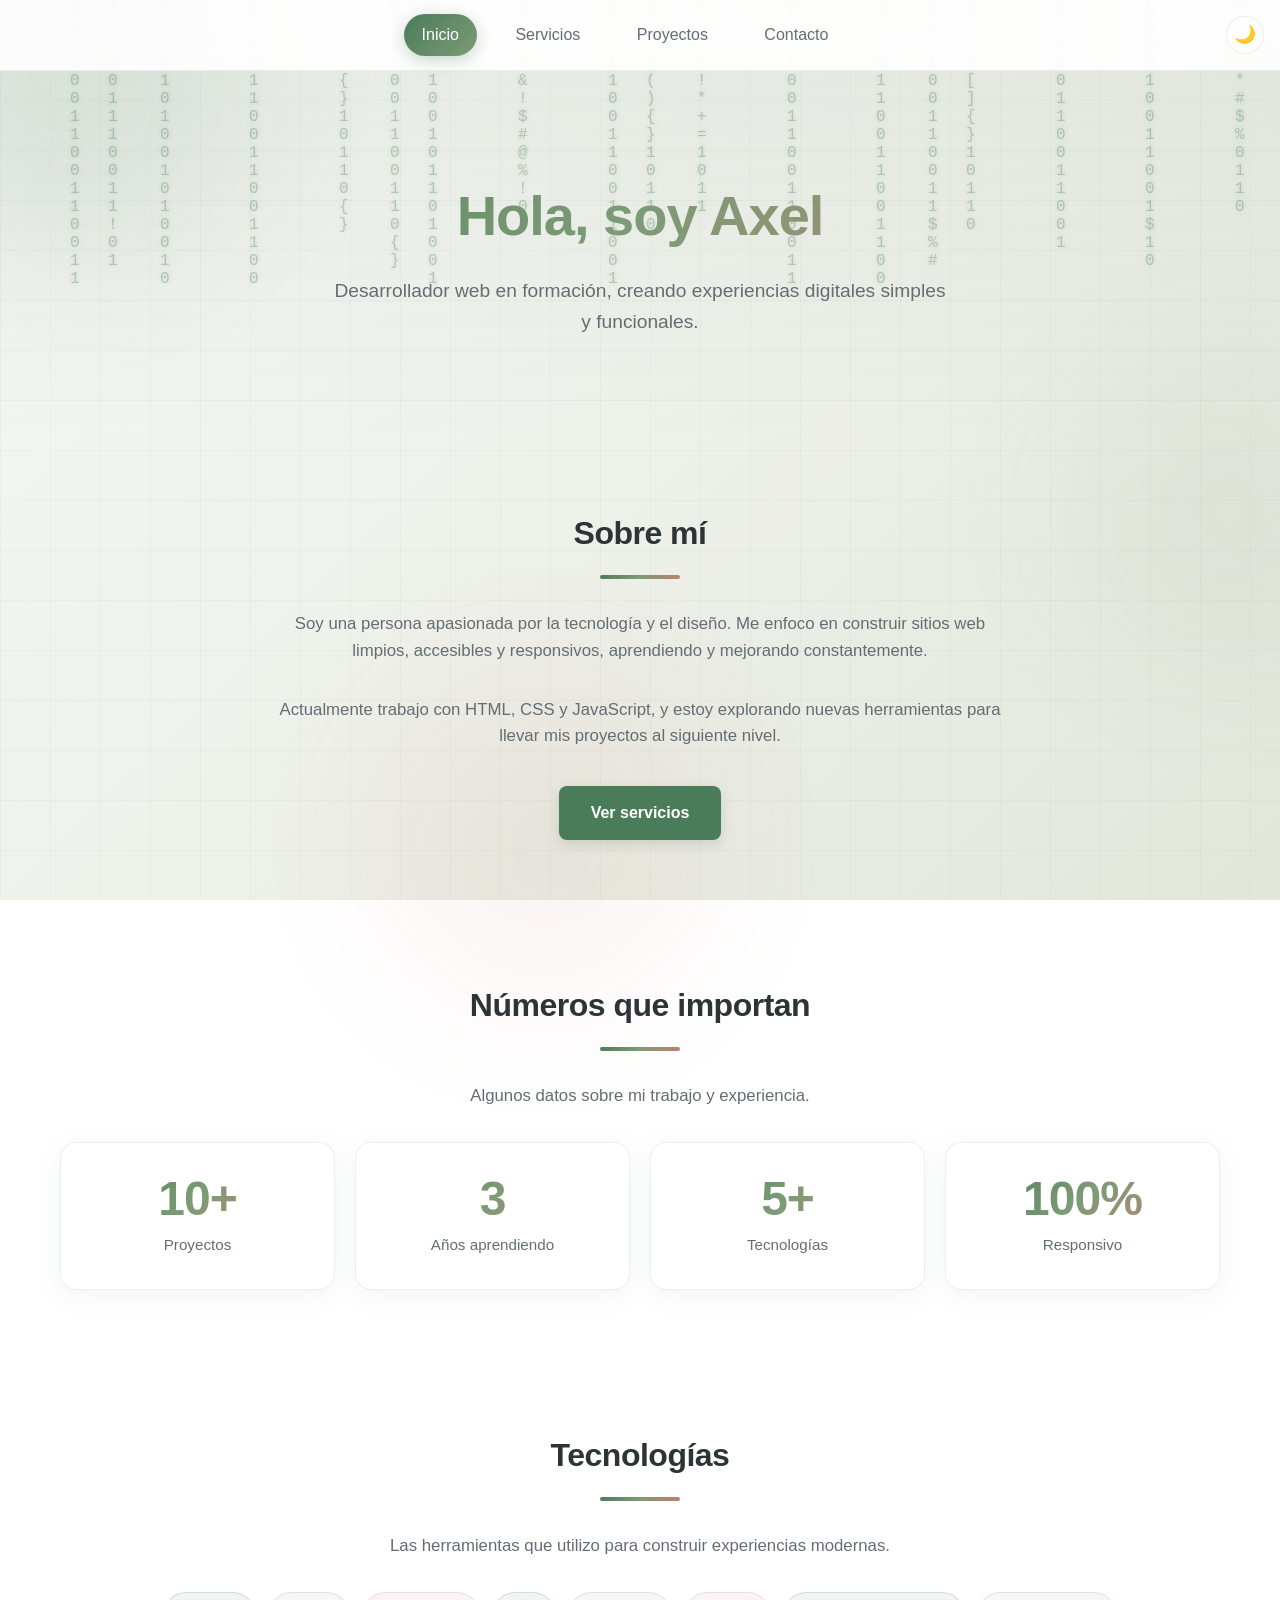
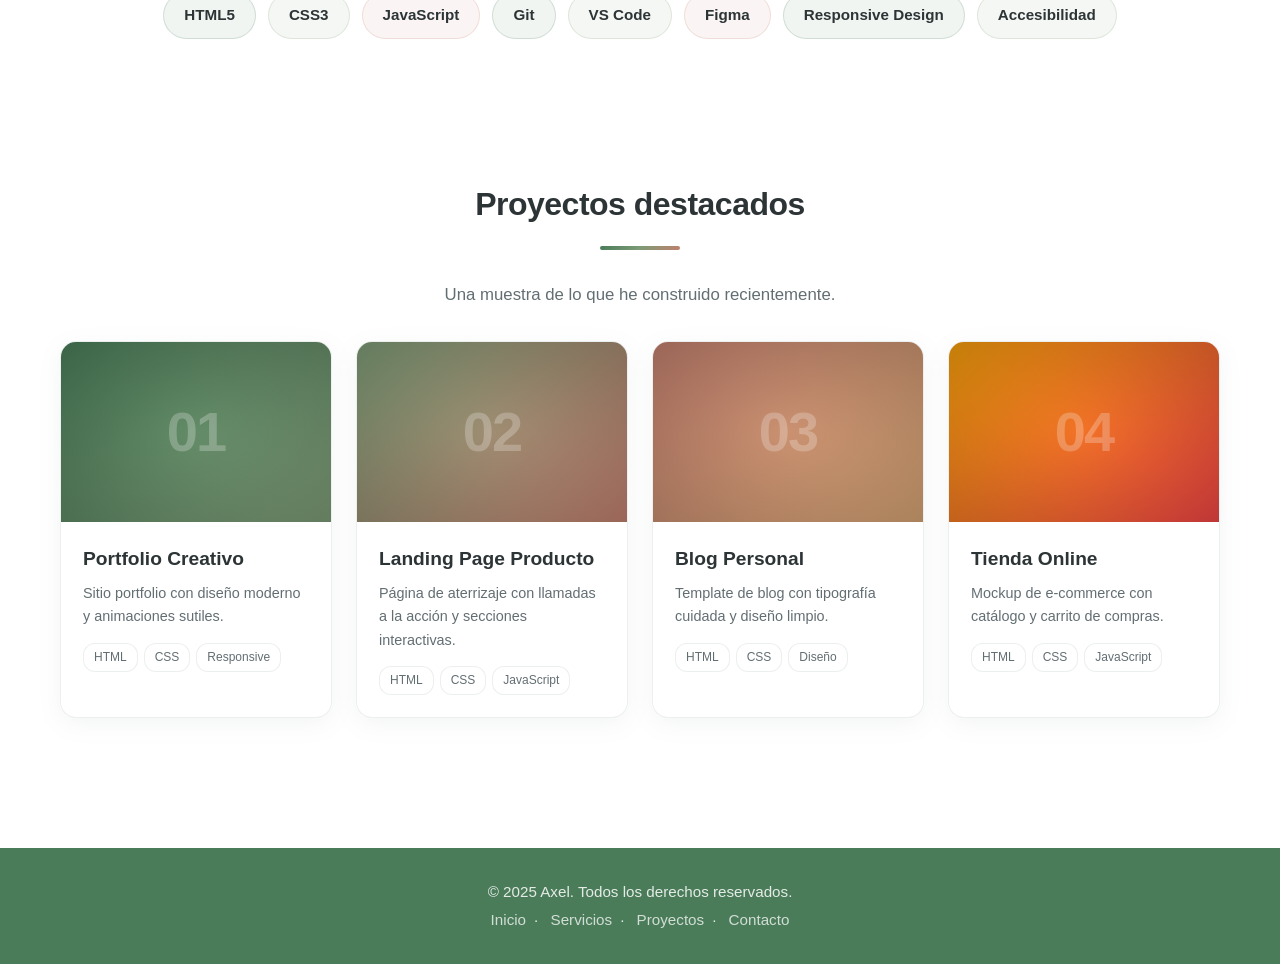
==== index.html @ d9d4eb98 "primer comit" ====
<!DOCTYPE html>
<html lang="es">
<head>
    <meta charset="UTF-8">
    <meta name="viewport" content="width=device-width, initial-scale=1.0">
    <title>Axel | Inicio</title>
    <link rel="stylesheet" href="../css/style.css">
</head>
<body>

    <div class="blob blob-1"></div>
    <div class="blob blob-2"></div>
    <div class="blob blob-3"></div>

    <div class="matrix-rain-bg" aria-hidden="true">
        <div class="matrix-col" style="--x:5%; --d:22s; --dl:0s">1011001100110011</div>
        <div class="matrix-col" style="--x:12%; --d:18s; --dl:3s">0100101001010010</div>
        <div class="matrix-col" style="--x:19%; --d:25s; --dl:1s">1100110011001100</div>
        <div class="matrix-col" style="--x:26%; --d:20s; --dl:4s">{}(){}10110{}</div>
        <div class="matrix-col" style="--x:33%; --d:23s; --dl:2s">0110100101101001</div>
        <div class="matrix-col" style="--x:40%; --d:19s; --dl:5s">$#@%&amp;!$#@%!0</div>
        <div class="matrix-col" style="--x:47%; --d:26s; --dl:0s">1001100110011001</div>
        <div class="matrix-col" style="--x:54%; --d:21s; --dl:3s">!*+=!*+=1011</div>
        <div class="matrix-col" style="--x:61%; --d:24s; --dl:1s">0011001100110011</div>
        <div class="matrix-col" style="--x:68%; --d:18s; --dl:4s">1100110011001100</div>
        <div class="matrix-col" style="--x:75%; --d:27s; --dl:2s">[]()[]{}10110</div>
        <div class="matrix-col" style="--x:82%; --d:20s; --dl:5s">01100110011001</div>
        <div class="matrix-col" style="--x:89%; --d:22s; --dl:0s">100110011001$10</div>
        <div class="matrix-col" style="--x:96%; --d:19s; --dl:3s">*#$%*#$%0110</div>
        <div class="matrix-col" style="--x:8%; --d:25s; --dl:2s">111001110011!01</div>
        <div class="matrix-col" style="--x:30%; --d:21s; --dl:4s">0011001100110{}</div>
        <div class="matrix-col" style="--x:50%; --d:23s; --dl:1s">(){}(){}10110</div>
        <div class="matrix-col" style="--x:72%; --d:26s; --dl:5s">101100110011$%#</div>
    </div>

    <nav>
        <a href="index.html" class="active">Inicio</a>
        <a href="servicios.html">Servicios</a>
        <a href="proyectos.html">Proyectos</a>
        <a href="contacto.html">Contacto</a>
        <button class="theme-toggle" id="themeToggle" aria-label="Cambiar tema">🌙</button>
    </nav>

    <main>
        <header class="hero">
            <h1>Hola, soy Axel</h1>
            <p>Desarrollador web en formación, creando experiencias digitales simples y funcionales.</p>
        </header>

        <section id="sobre">
            <h2>Sobre mí</h2>
            <p>Soy una persona apasionada por la tecnología y el diseño. Me enfoco en construir sitios web limpios, accesibles y responsivos, aprendiendo y mejorando constantemente.</p>
            <p>Actualmente trabajo con HTML, CSS y JavaScript, y estoy explorando nuevas herramientas para llevar mis proyectos al siguiente nivel.</p>

            <div class="cta-container">
                <a href="servicios.html" class="btn">Ver servicios</a>
            </div>
        </section>

        <section class="stats-section">
            <h2>Números que importan</h2>
            <p>Algunos datos sobre mi trabajo y experiencia.</p>
            <div class="stats-grid">
                <div class="stat-card glass">
                    <div class="number">10+</div>
                    <div class="label">Proyectos</div>
                </div>
                <div class="stat-card glass">
                    <div class="number">3</div>
                    <div class="label">Años aprendiendo</div>
                </div>
                <div class="stat-card glass">
                    <div class="number">5+</div>
                    <div class="label">Tecnologías</div>
                </div>
                <div class="stat-card glass">
                    <div class="number">100%</div>
                    <div class="label">Responsivo</div>
                </div>
            </div>
        </section>

        <section class="tecnologias-section">
            <h2>Tecnologías</h2>
            <p>Las herramientas que utilizo para construir experiencias modernas.</p>
            <div class="tech-chips">
                <span class="tech-chip html">HTML5</span>
                <span class="tech-chip css">CSS3</span>
                <span class="tech-chip js">JavaScript</span>
                <span class="tech-chip git">Git</span>
                <span class="tech-chip vscode">VS Code</span>
                <span class="tech-chip figma">Figma</span>
                <span class="tech-chip responsive">Responsive Design</span>
                <span class="tech-chip a11y">Accesibilidad</span>
            </div>
        </section>

        <section class="proyectos-section">
            <h2>Proyectos destacados</h2>
            <p>Una muestra de lo que he construido recientemente.</p>
            <div class="proyectos-grid">
                <article class="proyecto-card glass">
                    <div class="imagen">01</div>
                    <div class="contenido">
                        <h3>Portfolio Creativo</h3>
                        <p>Sitio portfolio con diseño moderno y animaciones sutiles.</p>
                        <div class="tags">
                            <span class="tag">HTML</span>
                            <span class="tag">CSS</span>
                            <span class="tag">Responsive</span>
                        </div>
                    </div>
                </article>
                <article class="proyecto-card glass">
                    <div class="imagen">02</div>
                    <div class="contenido">
                        <h3>Landing Page Producto</h3>
                        <p>Página de aterrizaje con llamadas a la acción y secciones interactivas.</p>
                        <div class="tags">
                            <span class="tag">HTML</span>
                            <span class="tag">CSS</span>
                            <span class="tag">JavaScript</span>
                        </div>
                    </div>
                </article>
                <article class="proyecto-card glass">
                    <div class="imagen">03</div>
                    <div class="contenido">
                        <h3>Blog Personal</h3>
                        <p>Template de blog con tipografía cuidada y diseño limpio.</p>
                        <div class="tags">
                            <span class="tag">HTML</span>
                            <span class="tag">CSS</span>
                            <span class="tag">Diseño</span>
                        </div>
                    </div>
                </article>
                <article class="proyecto-card glass">
                    <div class="imagen">04</div>
                    <div class="contenido">
                        <h3>Tienda Online</h3>
                        <p>Mockup de e-commerce con catálogo y carrito de compras.</p>
                        <div class="tags">
                            <span class="tag">HTML</span>
                            <span class="tag">CSS</span>
                            <span class="tag">JavaScript</span>
                        </div>
                    </div>
                </article>
            </div>
        </section>
    </main>

    <footer>
        <p>&copy; 2025 Axel. Todos los derechos reservados.</p>
        <p class="footer-links">
            <a href="index.html">Inicio</a>·
            <a href="servicios.html">Servicios</a>·
            <a href="proyectos.html">Proyectos</a>·
            <a href="contacto.html">Contacto</a>
        </p>
    </footer>

<script>
    const toggle = document.getElementById('themeToggle');
    const html = document.documentElement;
    const saved = localStorage.getItem('theme');
    if (saved === 'dark') {
        html.setAttribute('data-theme', 'dark');
        toggle.textContent = '☀️';
    }
    toggle.addEventListener('click', () => {
        const current = html.getAttribute('data-theme');
        if (current === 'dark') {
            html.removeAttribute('data-theme');
            localStorage.setItem('theme', 'light');
            toggle.textContent = '🌙';
        } else {
            html.setAttribute('data-theme', 'dark');
            localStorage.setItem('theme', 'dark');
            toggle.textContent = '☀️';
        }
    });
</script>

</body>
</html>
---- css/style.css ----
:root {
    --bg-dark: #f6f7f4;
    --bg-darker: #eef0ea;
    --bg-accent: #e2e6da;
    --primary-green: #4a7c59;
    --primary-sage: #7d9b76;
    --primary-terracotta: #c17f6e;
    --gradient-main: linear-gradient(135deg, #4a7c59 0%, #7d9b76 50%, #c17f6e 100%);
    --gradient-green: linear-gradient(135deg, #4a7c59, #7d9b76);
    --gradient-sage: linear-gradient(135deg, #7d9b76, #c17f6e);
    --gradient-terracotta: linear-gradient(135deg, #c17f6e, #d4a373);
    --gradient-warm: linear-gradient(135deg, #f59e0b, #ef4444);
    --glass-bg: rgba(255, 255, 255, 0.55);
    --glass-bg-hover: rgba(255, 255, 255, 0.7);
    --glass-border: rgba(90, 125, 107, 0.12);
    --glass-shadow: 0 6px 24px rgba(90, 125, 107, 0.08);
    --text: #2d3436;
    --text-light: #636e72;
    --text-muted: #b2bec3;
    --radius: 16px;
    --radius-sm: 10px;
    --transition: 0.3s ease;
    --nav-bg: rgba(255, 255, 255, 0.85);
    --footer-bg: var(--primary-green);
    --footer-text: rgba(255, 255, 255, 0.85);
    --footer-link: rgba(255, 255, 255, 0.75);
    --matrix-color: #4a7c59;
    --matrix-opacity: 0.35;
    --matrix-shadow: rgba(74, 124, 89, 0.5);
    --body-bg: linear-gradient(135deg, #f6f7f4 0%, #eef0ea 50%, #e2e6da 100%);
    --grid-color: rgba(74, 124, 89, 0.04);
    --blob-1-bg: rgba(74, 124, 89, 0.25);
    --blob-2-bg: rgba(125, 155, 118, 0.2);
    --blob-3-bg: rgba(193, 127, 110, 0.2);
    --glass-hover-border: rgba(74, 124, 89, 0.15);
    --nav-hover-bg: rgba(74, 124, 89, 0.06);
    --nav-active-shadow: rgba(74, 124, 89, 0.3);
    --toggle-hover-border: rgba(74, 124, 89, 0.25);
    --header-bg: linear-gradient(180deg, rgba(74, 124, 89, 0.06) 0%, transparent 100%);
    --btn-shadow: rgba(74, 124, 89, 0.2);
    --btn-hover-bg: #7d9b76;
    --btn-hover-shadow: rgba(74, 124, 89, 0.3);
    --tech-bg: rgba(74, 124, 89, 0.08);
    --tech-border: rgba(74, 124, 89, 0.2);
    --tech-bg-sage: rgba(125, 155, 118, 0.08);
    --tech-border-sage: rgba(125, 155, 118, 0.2);
    --tech-bg-terracotta: rgba(193, 127, 110, 0.08);
    --tech-border-terracotta: rgba(193, 127, 110, 0.2);
    --icono-shadow: rgba(74, 124, 89, 0.25);
    --form-bg: #ffffff;
    --form-focus-shadow: rgba(74, 124, 89, 0.1);
    --redes-hover-border: rgba(74, 124, 89, 0.2);
    --tech-hover-border: rgba(255, 255, 255, 0.3);
}

[data-theme="dark"] {
    --bg-dark: #0f1923;
    --bg-darker: #15202b;
    --bg-accent: #1a2d3d;
    --primary-green: #6b9c7a;
    --primary-sage: #8db889;
    --primary-terracotta: #d49484;
    --gradient-main: linear-gradient(135deg, #6b9c7a 0%, #8db889 50%, #d49484 100%);
    --gradient-green: linear-gradient(135deg, #6b9c7a, #8db889);
    --gradient-sage: linear-gradient(135deg, #8db889, #d49484);
    --gradient-terracotta: linear-gradient(135deg, #d49484, #e0a898);
    --glass-bg: rgba(255, 255, 255, 0.06);
    --glass-bg-hover: rgba(255, 255, 255, 0.1);
    --glass-border: rgba(255, 255, 255, 0.1);
    --glass-shadow: 0 8px 32px rgba(0, 0, 0, 0.3);
    --text: #e2e8f0;
    --text-light: #a0aec0;
    --text-muted: #718096;
    --nav-bg: rgba(15, 25, 35, 0.85);
    --footer-bg: #0a1219;
    --footer-text: rgba(255, 255, 255, 0.7);
    --footer-link: rgba(255, 255, 255, 0.6);
    --matrix-color: #6b9c7a;
    --matrix-opacity: 0.25;
    --matrix-shadow: rgba(107, 156, 122, 0.5);
    --body-bg: linear-gradient(135deg, #0f1923 0%, #15202b 50%, #1a2d3d 100%);
    --grid-color: rgba(255, 255, 255, 0.03);
    --blob-1-bg: rgba(107, 156, 122, 0.3);
    --blob-2-bg: rgba(141, 184, 137, 0.25);
    --blob-3-bg: rgba(212, 148, 132, 0.25);
    --glass-hover-border: rgba(255, 255, 255, 0.15);
    --nav-hover-bg: rgba(255, 255, 255, 0.06);
    --nav-active-shadow: rgba(107, 156, 122, 0.4);
    --toggle-hover-border: rgba(255, 255, 255, 0.25);
    --header-bg: linear-gradient(180deg, rgba(107, 156, 122, 0.1) 0%, transparent 100%);
    --btn-shadow: rgba(107, 156, 122, 0.3);
    --btn-hover-bg: #8db889;
    --btn-hover-shadow: rgba(107, 156, 122, 0.4);
    --tech-bg: rgba(107, 156, 122, 0.12);
    --tech-border: rgba(107, 156, 122, 0.3);
    --tech-bg-sage: rgba(141, 184, 137, 0.12);
    --tech-border-sage: rgba(141, 184, 137, 0.3);
    --tech-bg-terracotta: rgba(212, 148, 132, 0.12);
    --tech-border-terracotta: rgba(212, 148, 132, 0.3);
    --icono-shadow: rgba(107, 156, 122, 0.35);
    --form-bg: rgba(255, 255, 255, 0.08);
    --form-focus-shadow: rgba(107, 156, 122, 0.15);
    --redes-hover-border: rgba(255, 255, 255, 0.2);
    --tech-hover-border: rgba(107, 156, 122, 0.3);
}

* {
    margin: 0;
    padding: 0;
    box-sizing: border-box;
}

html {
    scroll-behavior: smooth;
    transition: background var(--transition), color var(--transition);
}

body {
    font-family: 'Inter', 'Segoe UI', Tahoma, Arial, sans-serif;
    line-height: 1.6;
    color: var(--text);
    background: var(--body-bg);
    background-attachment: fixed;
    min-height: 100vh;
    display: flex;
    flex-direction: column;
    position: relative;
    overflow-x: hidden;
}

body::before {
    content: "";
    position: fixed;
    inset: 0;
    background-image:
        linear-gradient(var(--grid-color) 1px, transparent 1px),
        linear-gradient(90deg, var(--grid-color) 1px, transparent 1px);
    background-size: 50px 50px;
    pointer-events: none;
    z-index: 0;
}

main {
    flex: 1;
    position: relative;
    z-index: 1;
}

/* =================== BLOBS =================== */
.blob {
    position: fixed;
    border-radius: 50%;
    filter: blur(80px);
    opacity: 0.45;
    z-index: 0;
    pointer-events: none;
    animation: float 20s ease-in-out infinite;
    will-change: transform;
}

.blob-1 {
    width: 350px;
    height: 350px;
    background: var(--blob-1-bg);
    top: -100px;
    left: -100px;
}

.blob-2 {
    width: 300px;
    height: 300px;
    background: var(--blob-2-bg);
    top: 40%;
    right: -100px;
    animation-delay: -7s;
    animation-duration: 25s;
}

.blob-3 {
    width: 320px;
    height: 320px;
    background: var(--blob-3-bg);
    bottom: -100px;
    left: 30%;
    animation-delay: -14s;
    animation-duration: 22s;
}

@keyframes float {
    0%, 100% { transform: translate(0, 0) scale(1); }
    33% { transform: translate(60px, -50px) scale(1.1); }
    66% { transform: translate(-40px, 40px) scale(0.9); }
}

/* =================== GLASS UTILITY =================== */
.glass {
    background: var(--glass-bg);
    backdrop-filter: blur(20px);
    -webkit-backdrop-filter: blur(20px);
    border: 1px solid var(--glass-border);
    border-radius: var(--radius);
    box-shadow: var(--glass-shadow);
    transition: background var(--transition), border-color var(--transition), transform var(--transition);
}

.glass:hover {
    background: var(--glass-bg-hover);
    border-color: var(--glass-hover-border);
}

/* =================== NAV =================== */
nav {
    background: var(--nav-bg);
    backdrop-filter: blur(20px);
    -webkit-backdrop-filter: blur(20px);
    border-bottom: 1px solid var(--glass-border);
    padding: 14px 50px 14px 20px;
    text-align: center;
    position: sticky;
    top: 0;
    z-index: 1000;
}

nav a {
    color: var(--text-light);
    text-decoration: none;
    margin: 0 8px;
    font-weight: 500;
    padding: 8px 18px;
    border-radius: 30px;
    transition: background var(--transition), color var(--transition);
    display: inline-block;
}

nav a:hover {
    background: var(--nav-hover-bg);
    color: var(--text);
}

nav a.active {
    background: var(--gradient-main);
    background-size: 200% 200%;
    color: #ffffff;
    box-shadow: 0 4px 16px var(--nav-active-shadow);
}

/* =================== THEME TOGGLE =================== */
.theme-toggle {
    position: absolute;
    right: 16px;
    top: 50%;
    transform: translateY(-50%);
    background: var(--glass-bg);
    border: 1px solid var(--glass-border);
    border-radius: 50%;
    width: 38px;
    height: 38px;
    cursor: pointer;
    font-size: 1.1rem;
    line-height: 1;
    display: flex;
    align-items: center;
    justify-content: center;
    transition: background var(--transition), border-color var(--transition), transform var(--transition);
    z-index: 1001;
    color: var(--text);
}

.theme-toggle:hover {
    background: var(--glass-bg-hover);
    border-color: var(--toggle-hover-border);
    transform: translateY(-50%) scale(1.1);
}

@media (max-width: 480px) {
    .theme-toggle {
        right: 10px;
        width: 34px;
        height: 34px;
        font-size: 0.95rem;
    }
}

/* =================== HEADER =================== */
header.hero {
    color: var(--text);
    text-align: center;
    padding: 100px 20px;
    position: relative;
    overflow: hidden;
    background: var(--header-bg);
}

header.hero h1 {
    font-size: 3.5rem;
    margin-bottom: 16px;
    letter-spacing: -1px;
    font-weight: 800;
    position: relative;
    z-index: 1;
    background: var(--gradient-main);
    -webkit-background-clip: text;
    background-clip: text;
    -webkit-text-fill-color: transparent;
}

header.hero p {
    font-size: 1.2rem;
    color: var(--text-light);
    max-width: 620px;
    margin: 0 auto;
    position: relative;
    z-index: 1;
}

header.page-header {
    background: var(--header-bg);
    color: var(--text);
    text-align: center;
    padding: 70px 20px;
    position: relative;
    overflow: hidden;
    border-bottom: 1px solid var(--glass-border);
}

header.page-header h1 {
    font-size: 2.5rem;
    margin-bottom: 10px;
    position: relative;
    z-index: 1;
    background: var(--gradient-main);
    -webkit-background-clip: text;
    background-clip: text;
    -webkit-text-fill-color: transparent;
    font-weight: 800;
    letter-spacing: -0.5px;
}

header.page-header p {
    opacity: 0.85;
    position: relative;
    z-index: 1;
    color: var(--text-light);
    font-size: 1.1rem;
}

/* =================== SECTIONS =================== */
section {
    padding: 70px 20px;
    max-width: 1200px;
    margin: 0 auto;
    position: relative;
    z-index: 1;
}

section h2 {
    color: var(--text);
    margin-bottom: 16px;
    font-size: 2rem;
    text-align: center;
    position: relative;
    padding-bottom: 16px;
    font-weight: 700;
    letter-spacing: -0.5px;
}

section h2::after {
    content: "";
    display: block;
    width: 80px;
    height: 4px;
    background: var(--gradient-main);
    margin: 16px auto 0;
    border-radius: 2px;
}

section > p {
    color: var(--text-light);
    margin-bottom: 32px;
    text-align: center;
    max-width: 750px;
    margin-left: auto;
    margin-right: auto;
    font-size: 1.05rem;
}

/* =================== CTA =================== */
.cta-container {
    text-align: center;
    margin-top: 36px;
}

.btn {
    display: inline-block;
    background: var(--primary-green);
    color: #ffffff;
    text-decoration: none;
    padding: 14px 32px;
    border-radius: 8px;
    font-weight: 600;
    font-family: inherit;
    font-size: 1rem;
    transition: transform var(--transition), box-shadow var(--transition), background var(--transition);
    border: none;
    cursor: pointer;
    box-shadow: 0 4px 12px var(--btn-shadow);
}

.btn:hover {
    transform: translateY(-2px);
    background: var(--btn-hover-bg);
    box-shadow: 0 6px 20px var(--btn-hover-shadow);
}

/* =================== STATS =================== */
.stats-grid {
    display: grid;
    grid-template-columns: repeat(auto-fit, minmax(180px, 1fr));
    gap: 20px;
    margin-top: 30px;
}

.stat-card {
    text-align: center;
    padding: 32px 20px;
}

.stat-card:hover {
    transform: translateY(-4px);
}

.stat-card .number {
    font-size: 3rem;
    font-weight: 800;
    background: var(--gradient-main);
    -webkit-background-clip: text;
    background-clip: text;
    -webkit-text-fill-color: transparent;
    line-height: 1;
    margin-bottom: 10px;
    letter-spacing: -1px;
}

.stat-card .label {
    color: var(--text-light);
    font-size: 0.95rem;
    font-weight: 500;
}

/* =================== TECH CHIPS =================== */
.tech-chips {
    display: flex;
    flex-wrap: wrap;
    gap: 12px;
    justify-content: center;
    margin-top: 30px;
}

.tech-chip {
    padding: 10px 20px;
    border-radius: 30px;
    font-size: 0.95rem;
    font-weight: 600;
    color: var(--text);
    background: var(--glass-bg);
    border: 1px solid var(--glass-border);
    backdrop-filter: blur(10px);
    -webkit-backdrop-filter: blur(10px);
    transition: transform var(--transition), background var(--transition), border-color var(--transition);
    cursor: default;
}

.tech-chip:hover {
    transform: translateY(-2px);
    background: var(--glass-bg-hover);
    border-color: var(--tech-hover-border);
}

.tech-chip.html { background: var(--tech-bg); border-color: var(--tech-border); }
.tech-chip.css { background: var(--tech-bg-sage); border-color: var(--tech-border-sage); }
.tech-chip.js { background: var(--tech-bg-terracotta); border-color: var(--tech-border-terracotta); }
.tech-chip.git { background: var(--tech-bg); border-color: var(--tech-border); }
.tech-chip.vscode { background: var(--tech-bg-sage); border-color: var(--tech-border-sage); }
.tech-chip.figma { background: var(--tech-bg-terracotta); border-color: var(--tech-border-terracotta); }
.tech-chip.responsive { background: var(--tech-bg); border-color: var(--tech-border); }
.tech-chip.a11y { background: var(--tech-bg-sage); border-color: var(--tech-border-sage); }

/* =================== PROYECTOS =================== */
.proyectos-grid {
    display: grid;
    grid-template-columns: repeat(auto-fit, minmax(260px, 1fr));
    gap: 24px;
    margin-top: 30px;
}

.proyectos-grid a {
    display: flex;
    flex-direction: column;
    height: 100%;
}

.proyectos-grid a article {
    height: 100%;
}

.proyecto-card {
    overflow: hidden;
    padding: 0;
    display: flex;
    flex-direction: column;
}

.proyecto-card:hover {
    transform: translateY(-6px);
}

.proyecto-card .imagen {
    height: 180px;
    background: var(--gradient-green);
    position: relative;
    display: flex;
    align-items: center;
    justify-content: center;
    font-size: 3.5rem;
    font-weight: 800;
    color: rgba(255, 255, 255, 0.25);
    letter-spacing: -2px;
    overflow: hidden;
}

.proyecto-card .imagen img {
    width: 100%;
    height: 100%;
    object-fit: cover;
    display: block;
}

.proyecto-card:nth-child(2) .imagen { background: var(--gradient-sage); }
.proyecto-card:nth-child(3) .imagen { background: var(--gradient-terracotta); }
.proyecto-card:nth-child(4) .imagen { background: var(--gradient-warm); }

.proyecto-card .imagen::after {
    content: "";
    position: absolute;
    inset: 0;
    background: radial-gradient(ellipse at center, transparent 0%, rgba(0, 0, 0, 0.2) 100%);
}

.proyecto-card .contenido {
    padding: 22px;
}

.proyecto-card h3 {
    color: var(--text);
    margin-bottom: 8px;
    font-size: 1.2rem;
    font-weight: 700;
}

.proyecto-card p {
    color: var(--text-light);
    font-size: 0.9rem;
    margin-bottom: 14px;
    text-align: left;
    max-width: none;
}

.proyecto-card .tags {
    display: flex;
    flex-wrap: wrap;
    gap: 6px;
}

.proyecto-card .tag {
    font-size: 0.75rem;
    padding: 4px 10px;
    border-radius: 12px;
    background: rgba(255, 255, 255, 0.08);
    border: 1px solid var(--glass-border);
    color: var(--text-light);
}

/* =================== CARDS / SERVICIOS =================== */
.servicios-grid {
    display: grid;
    grid-template-columns: repeat(auto-fit, minmax(260px, 1fr));
    gap: 24px;
    margin-top: 30px;
}

.servicio-card {
    padding: 34px 24px;
    text-align: center;
}

.servicio-card:hover {
    transform: translateY(-6px);
}

.servicio-card .icono {
    width: 64px;
    height: 64px;
    background: var(--gradient-main);
    color: #ffffff;
    border-radius: 16px;
    display: flex;
    align-items: center;
    justify-content: center;
    margin: 0 auto 18px;
    font-size: 1.8rem;
    font-weight: bold;
    box-shadow: 0 4px 12px var(--icono-shadow);
}

.servicio-card h3 {
    color: var(--text);
    margin-bottom: 10px;
    font-size: 1.3rem;
    font-weight: 700;
}

.servicio-card p {
    margin: 0;
    font-size: 0.95rem;
    color: var(--text-light);
}

/* =================== CONTACTO =================== */
.contacto-grid {
    display: grid;
    grid-template-columns: 1.2fr 1fr;
    gap: 30px;
    margin-top: 30px;
    align-items: start;
}

form {
    padding: 32px;
    display: flex;
    flex-direction: column;
    gap: 14px;
}

form label {
    font-weight: 600;
    color: var(--text);
    font-size: 0.95rem;
    margin-bottom: -6px;
}

form input,
form textarea {
    padding: 12px 16px;
    border: 1px solid var(--glass-border);
    border-radius: var(--radius-sm);
    font-size: 1rem;
    font-family: inherit;
    background: var(--form-bg);
    color: var(--text);
    transition: border-color var(--transition), box-shadow var(--transition);
    width: 100%;
}

form input::placeholder,
form textarea::placeholder {
    color: var(--text-muted);
}

form input:focus,
form textarea:focus {
    outline: none;
    border-color: var(--primary-green);
    box-shadow: 0 0 0 3px var(--form-focus-shadow);
}

form textarea {
    min-height: 130px;
    resize: vertical;
}

.info-contacto {
    padding: 32px;
}

.info-contacto h3 {
    color: var(--text);
    margin-bottom: 18px;
    font-size: 1.2rem;
    font-weight: 700;
}

.info-contacto .info-item {
    margin-bottom: 16px;
}

.info-contacto .info-item strong {
    display: block;
    color: var(--text);
    margin-bottom: 4px;
    font-size: 0.95rem;
}

.info-contacto .info-item span {
    color: var(--text-light);
    font-size: 0.95rem;
}

.info-contacto .redes {
    margin-top: 22px;
    padding-top: 20px;
    border-top: 1px solid var(--glass-border);
    display: flex;
    gap: 10px;
    flex-wrap: wrap;
}

.info-contacto .redes a {
    background: var(--glass-bg);
    color: var(--text);
    text-decoration: none;
    padding: 8px 16px;
    border-radius: 30px;
    font-size: 0.9rem;
    border: 1px solid var(--glass-border);
    transition: background var(--transition), transform var(--transition), border-color var(--transition);
}

.info-contacto .redes a:hover {
    background: var(--glass-bg-hover);
    border-color: var(--redes-hover-border);
    transform: translateY(-2px);
}

/* =================== FOOTER =================== */
footer {
    background: var(--footer-bg);
    border-top: none;
    color: #ffffff;
    text-align: center;
    padding: 28px 20px;
    margin-top: 60px;
    position: relative;
    z-index: 1;
}

footer p {
    color: var(--footer-text);
    margin: 4px 0;
    font-size: 0.95rem;
}

footer .footer-links a {
    color: var(--footer-link);
    text-decoration: none;
    margin: 0 8px;
    transition: color var(--transition);
}

footer .footer-links a:hover {
    color: #ffffff;
    text-decoration: underline;
}

/* =================== MATRIX RAIN =================== */
.matrix-rain-bg {
    position: fixed;
    inset: 0;
    overflow: hidden;
    z-index: 0;
    pointer-events: none;
}

.matrix-rain {
    position: absolute;
    inset: 0;
    overflow: hidden;
    z-index: 0;
    pointer-events: none;
}

.matrix-col {
    position: absolute;
    top: 0;
    left: var(--x, 0);
    color: var(--matrix-color);
    font-family: 'Courier New', 'Consolas', monospace;
    font-size: 1rem;
    line-height: 1.3;
    writing-mode: vertical-rl;
    text-orientation: upright;
    white-space: nowrap;
    opacity: var(--matrix-opacity);
    text-shadow: 0 0 5px var(--matrix-shadow);
    animation: matrix-fall var(--d, 20s) linear var(--dl, 0s) infinite;
    will-change: transform;
}

@keyframes matrix-fall {
    0% { transform: translateY(-100%); }
    100% { transform: translateY(calc(100vh + 100%)); }
}

/* =================== RESPONSIVE =================== */
@media (max-width: 768px) {
    header.hero {
        padding: 70px 20px;
    }

    header.hero h1 {
        font-size: 2.5rem;
    }

    nav a {
        margin: 4px 4px;
        font-size: 0.95rem;
        padding: 6px 12px;
    }

    section {
        padding: 50px 18px;
    }

    section h2 {
        font-size: 1.6rem;
    }

    .contacto-grid {
        grid-template-columns: 1fr;
        gap: 24px;
    }

    .stat-card .number {
        font-size: 2.4rem;
    }

    .blob {
        filter: blur(50px);
    }

    .blob-1, .blob-2, .blob-3 {
        width: 200px;
        height: 200px;
    }
}

@media (max-width: 480px) {
    header.hero h1 {
        font-size: 2rem;
    }

    header.page-header h1 {
        font-size: 1.8rem;
    }

    nav {
        padding: 10px;
    }

    nav a {
        display: inline-block;
        margin: 3px;
        font-size: 0.88rem;
        padding: 5px 10px;
    }

    .stat-card .number {
        font-size: 2rem;
    }
}
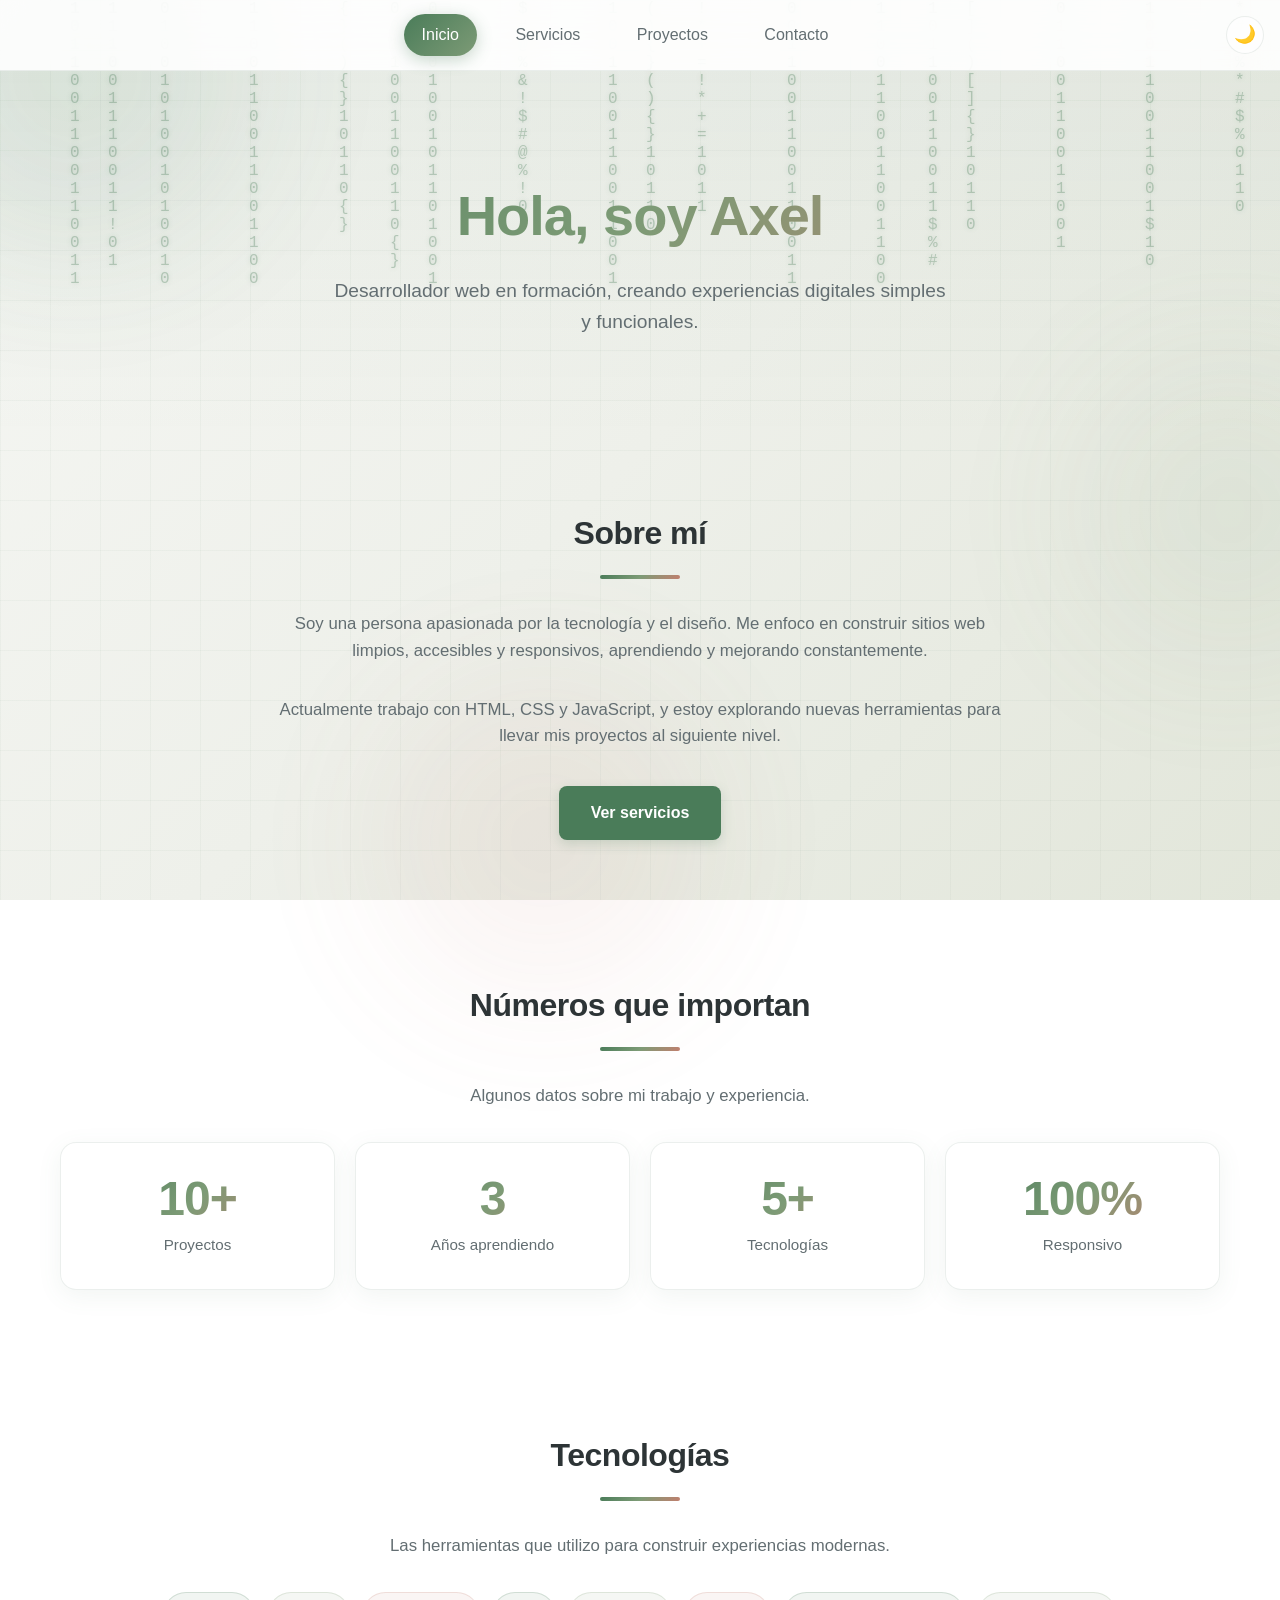
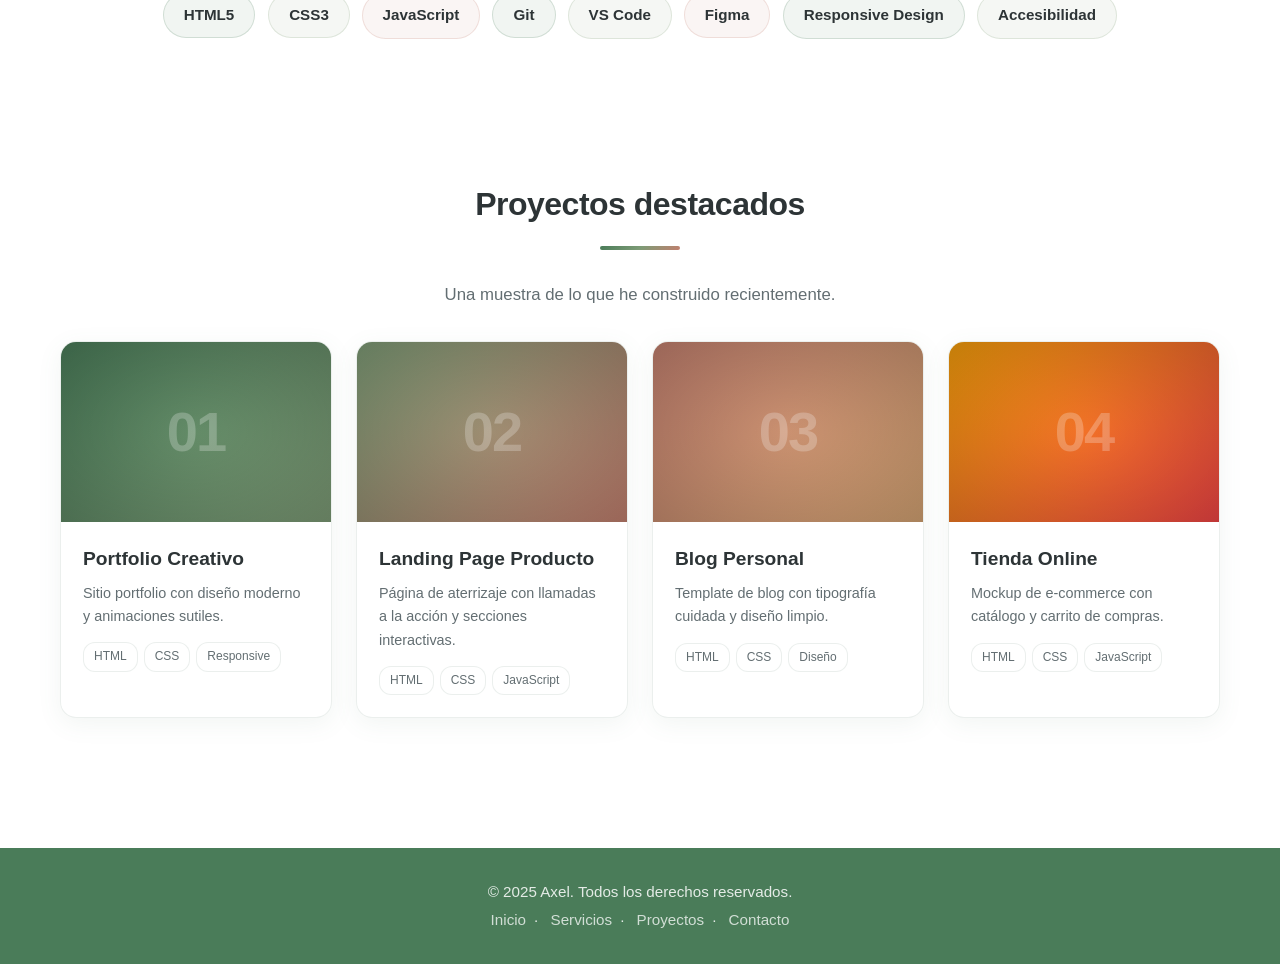
==== commit b348736c: "Actualizar rutas de navegación en los archivos HTML" ====
--- a/index.html
+++ b/index.html
@@ -35,9 +35,9 @@
 
     <nav>
         <a href="index.html" class="active">Inicio</a>
-        <a href="servicios.html">Servicios</a>
-        <a href="proyectos.html">Proyectos</a>
-        <a href="contacto.html">Contacto</a>
+        <a href="html/servicios.html">Servicios</a>
+        <a href="html/proyectos.html">Proyectos</a>
+        <a href="html/contacto.html">Contacto</a>
         <button class="theme-toggle" id="themeToggle" aria-label="Cambiar tema">🌙</button>
     </nav>
 
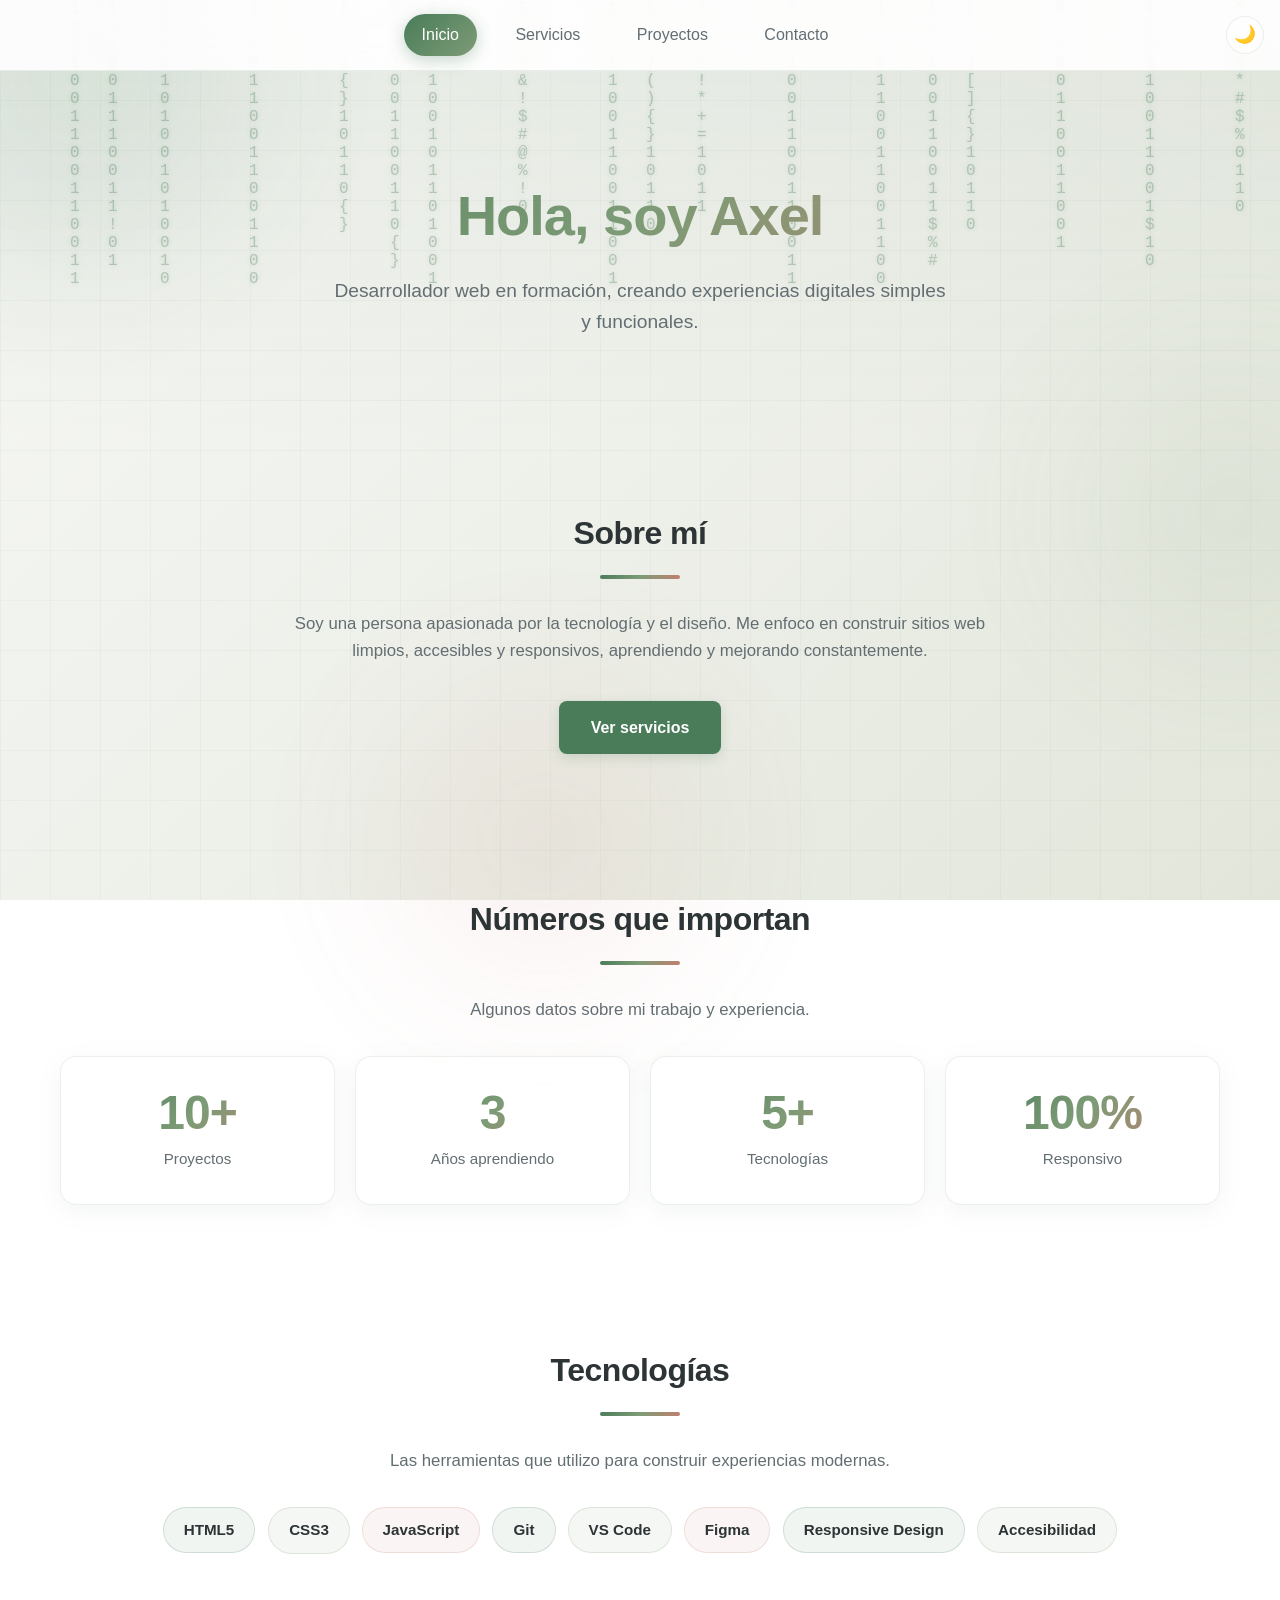
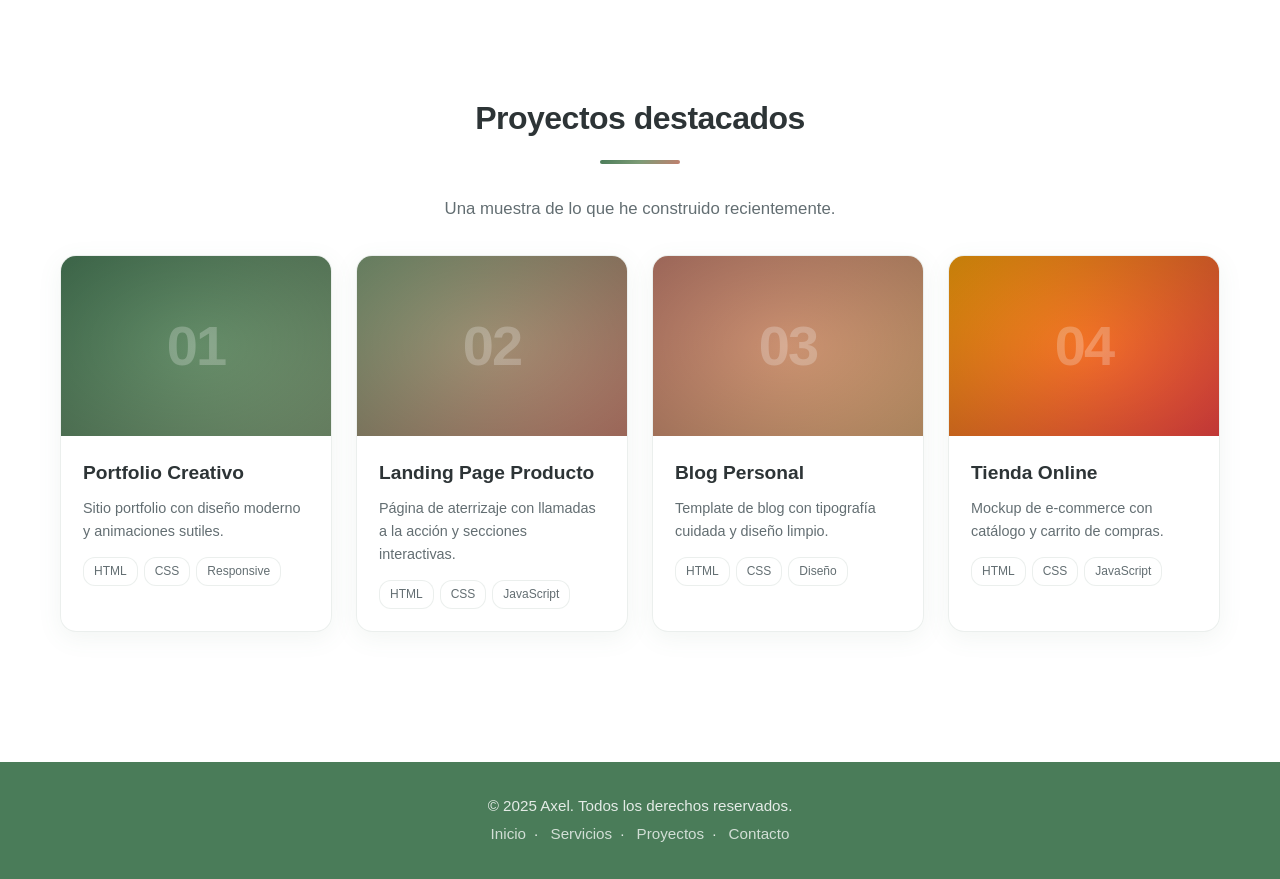
==== commit 75f3a897: "Eliminar contenido del párrafo en la sección "Sobre mí"" ====
--- a/index.html
+++ b/index.html
@@ -50,7 +50,7 @@
         <section id="sobre">
             <h2>Sobre mí</h2>
             <p>Soy una persona apasionada por la tecnología y el diseño. Me enfoco en construir sitios web limpios, accesibles y responsivos, aprendiendo y mejorando constantemente.</p>
-            <p>Actualmente trabajo con HTML, CSS y JavaScript, y estoy explorando nuevas herramientas para llevar mis proyectos al siguiente nivel.</p>
+            <p></p>
 
             <div class="cta-container">
                 <a href="servicios.html" class="btn">Ver servicios</a>
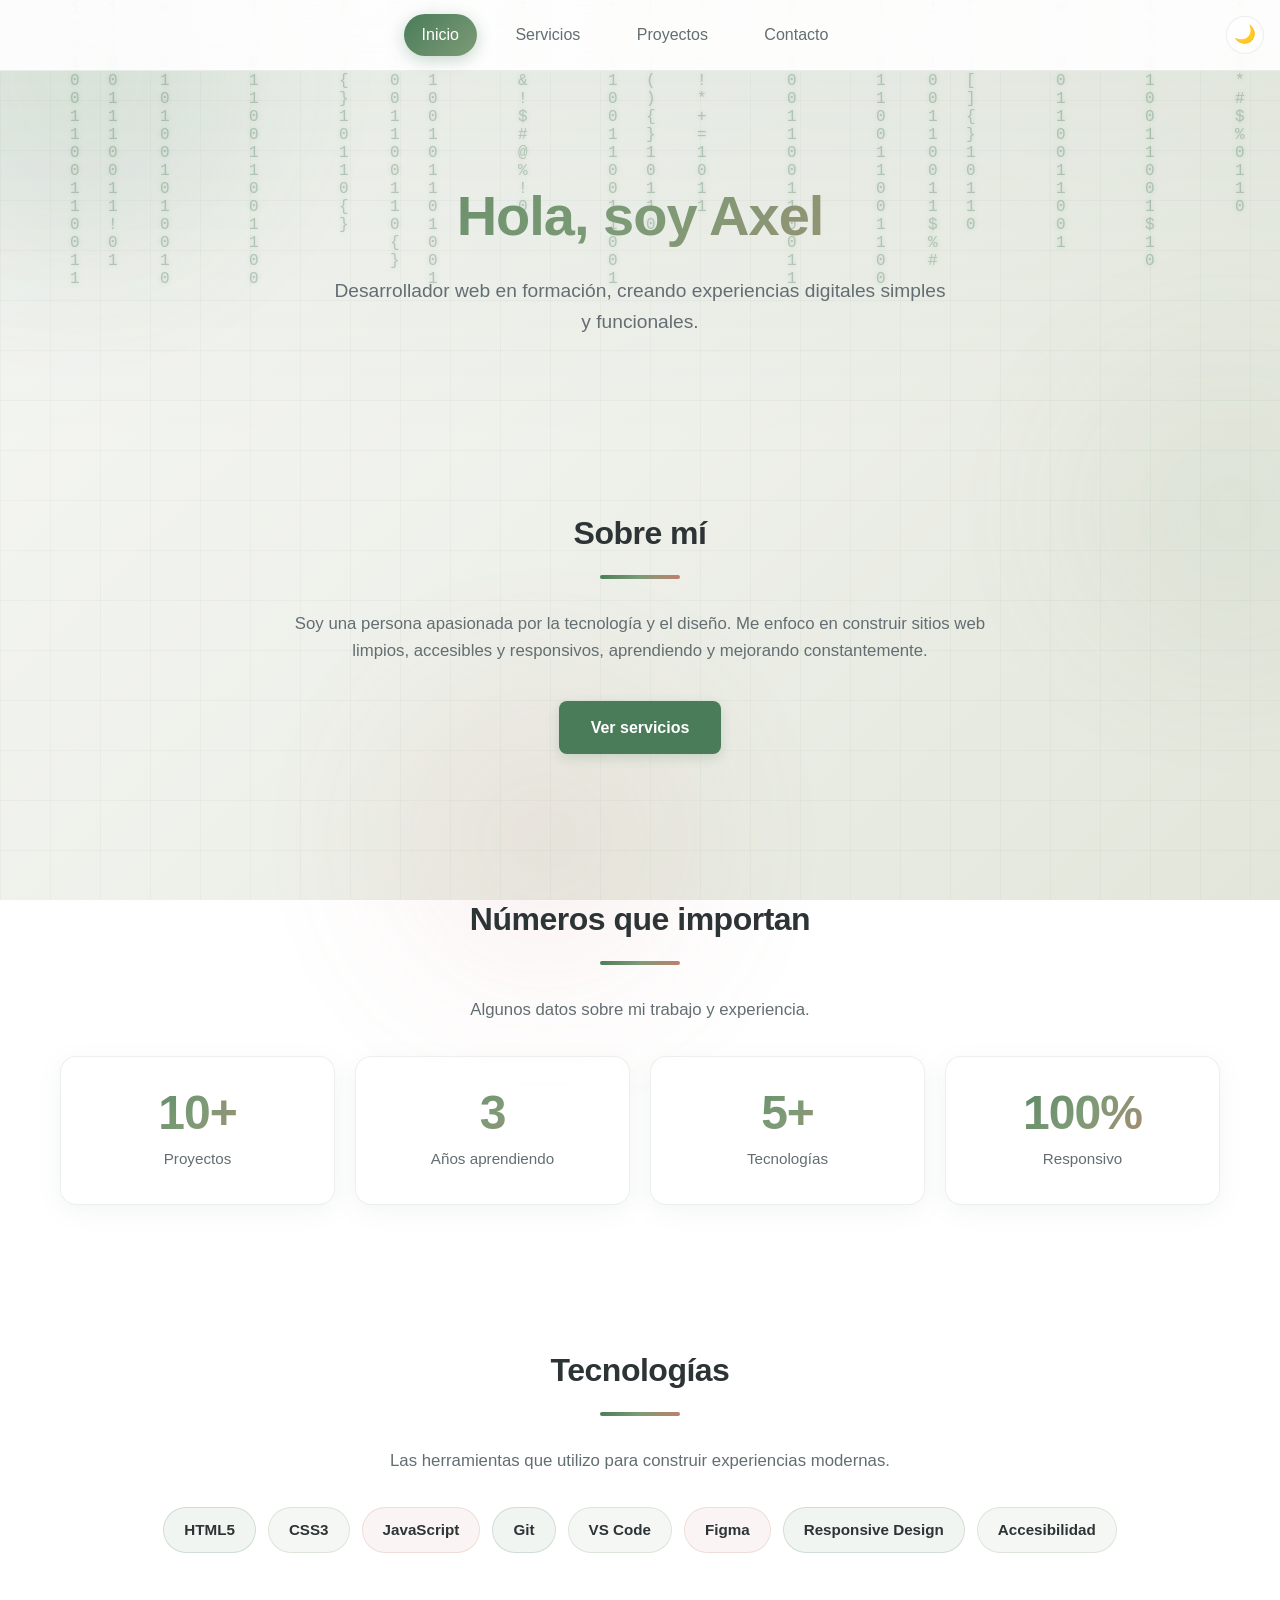
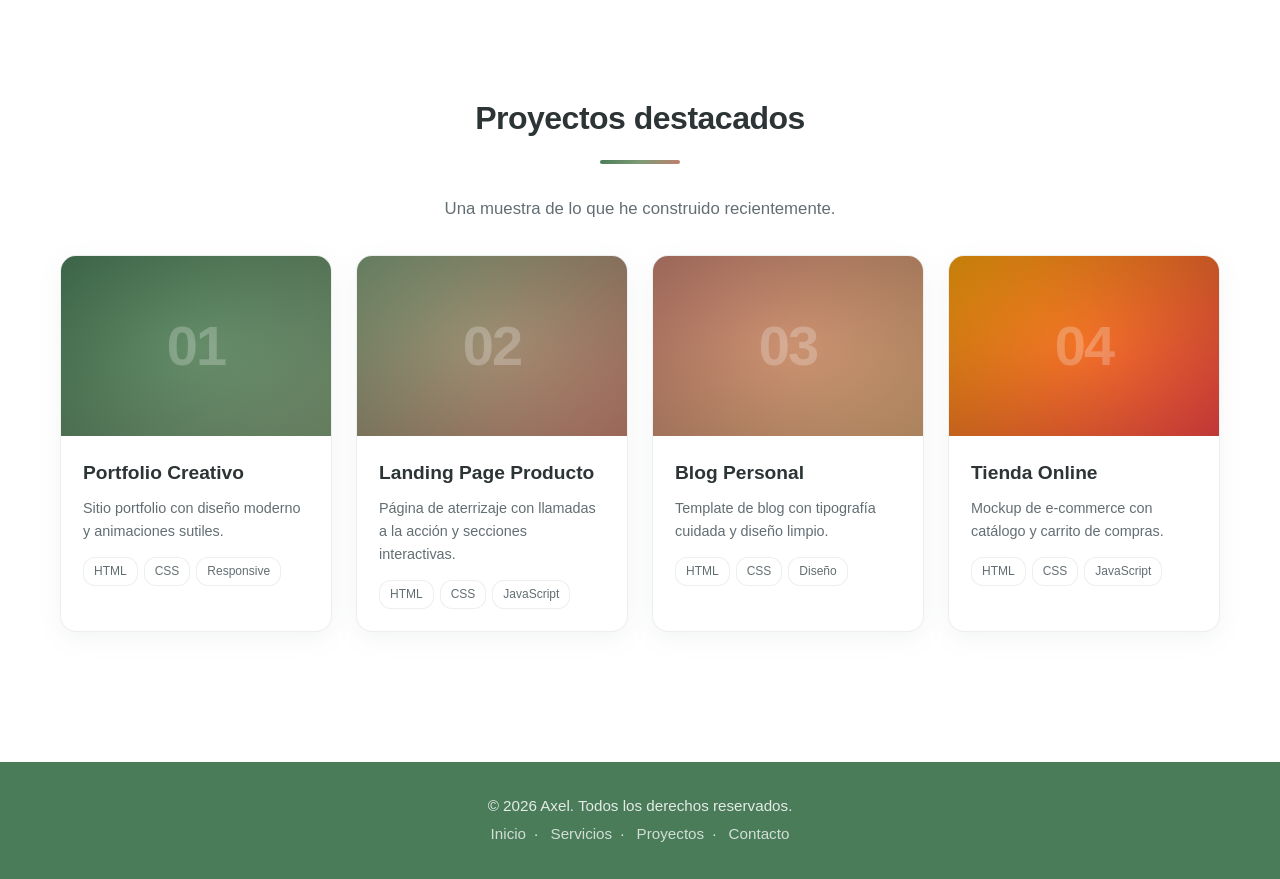
==== commit 52dedee5: "Actualizar año de derechos reservados en el pie de página" ====
--- a/index.html
+++ b/index.html
@@ -152,7 +152,7 @@
     </main>
 
     <footer>
-        <p>&copy; 2025 Axel. Todos los derechos reservados.</p>
+        <p>&copy; 2026 Axel. Todos los derechos reservados.</p>
         <p class="footer-links">
             <a href="index.html">Inicio</a>·
             <a href="servicios.html">Servicios</a>·
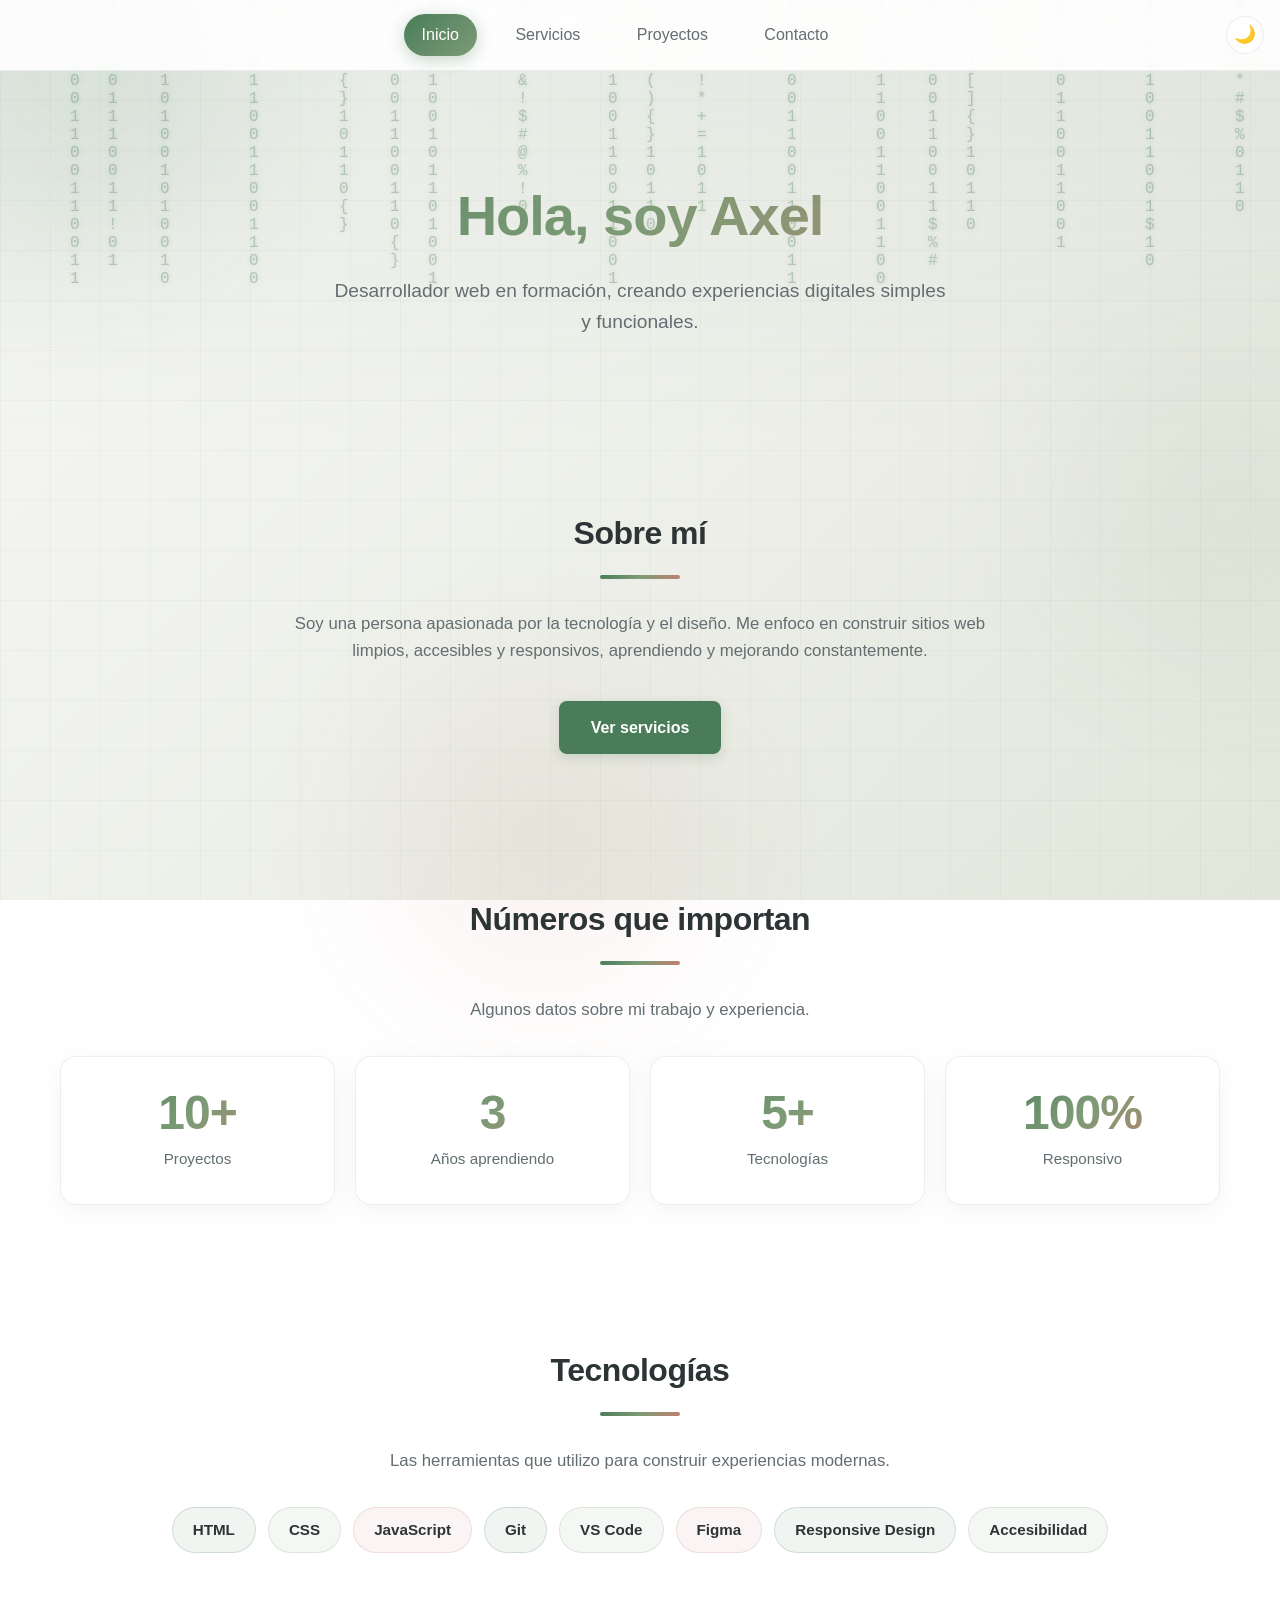
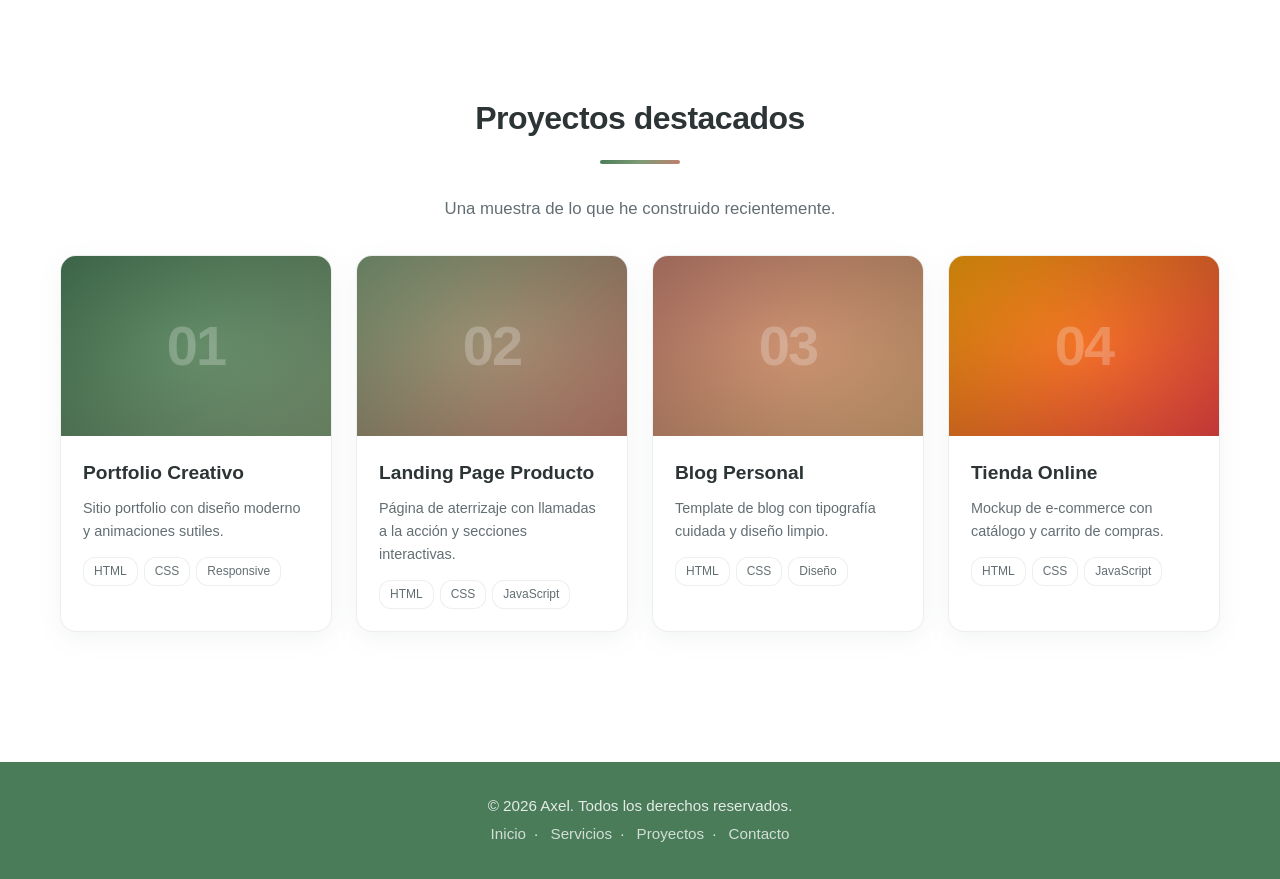
==== commit ac4f6a61: "Corregir nombres de tecnologías en la sección de habilidades" ====
--- a/index.html
+++ b/index.html
@@ -84,8 +84,8 @@
             <h2>Tecnologías</h2>
             <p>Las herramientas que utilizo para construir experiencias modernas.</p>
             <div class="tech-chips">
-                <span class="tech-chip html">HTML5</span>
-                <span class="tech-chip css">CSS3</span>
+                <span class="tech-chip html">HTML</span>
+                <span class="tech-chip css">CSS</span>
                 <span class="tech-chip js">JavaScript</span>
                 <span class="tech-chip git">Git</span>
                 <span class="tech-chip vscode">VS Code</span>
